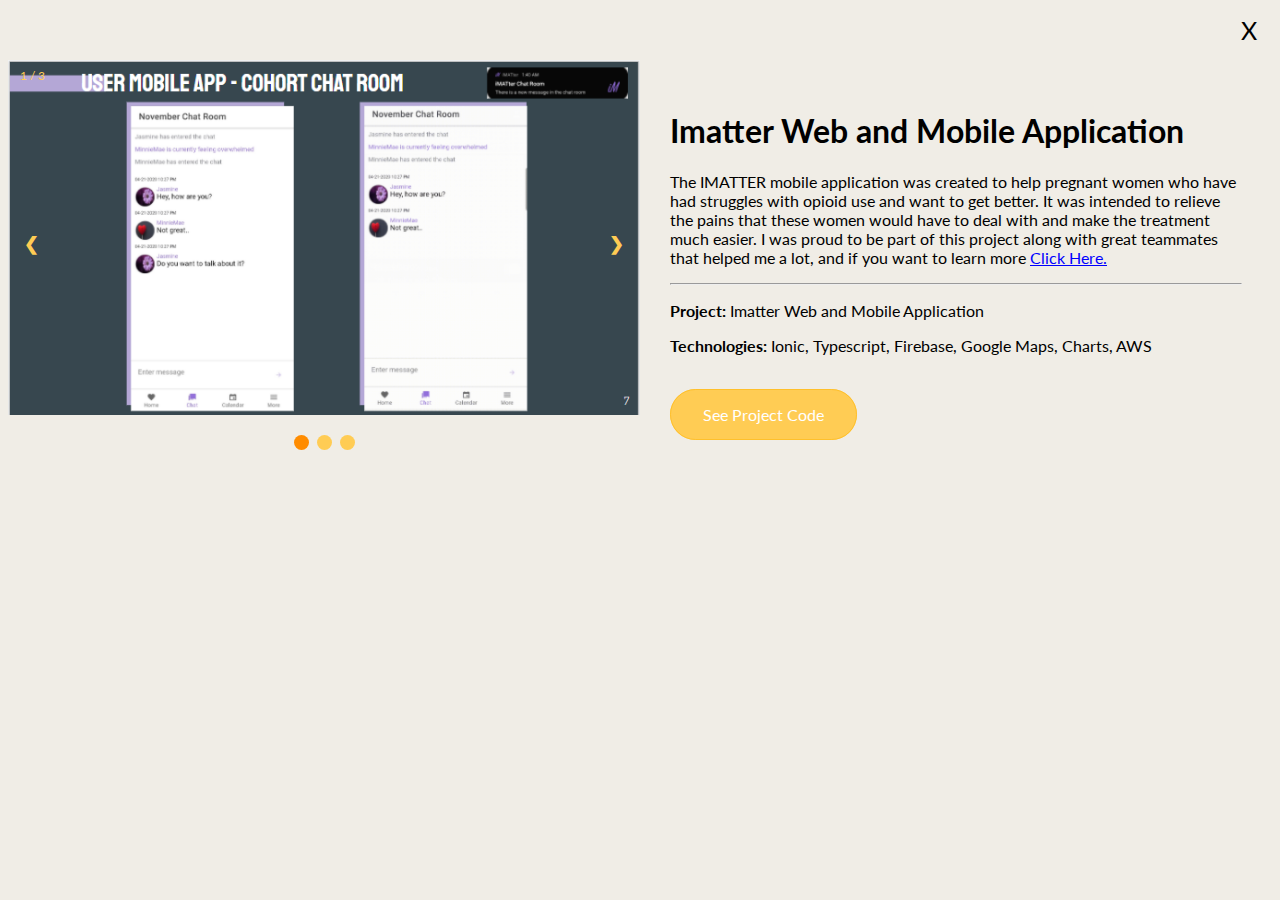
==== imatter.html @ ae3b8911 "first commit" ====
<!DOCTYPE html>
<html lang="en">
  <head>
    <meta charset="UTF-8" />
    <meta name="viewport" content="width=device-width, initial-scale=1.0" />
    <link rel="stylesheet" href="./css/project.css" />
    <link
      href="https://fonts.googleapis.com/css2?family=Lato&display=swap"
      rel="stylesheet"
    />
    <title>Imatter Web and Mobile Application</title>
  </head>

  <body>
    <div class="close"><a href="index.html#projects">X</a></div>

    <div id="about" class="blog-project">
      <div class="two-column-wrapper">
        <div>
          <div class="slideshow-container">
            <div class="mySlides fade">
              <div class="numbertext">1 / 3</div>
              <img src="./images/mobile_snip1.PNG" style="width: 100%" />
            </div>

            <div class="mySlides fade">
              <div class="numbertext">2 / 3</div>
              <img src="./images/mobile_snip2.PNG" style="width: 100%" />
            </div>

            <div class="mySlides fade">
              <div class="numbertext">3 / 3</div>
              <img src="./images/mobile_snip3.PNG" style="width: 100%" />
            </div>

            <a class="prev" onclick="plusSlides(-1)">&#10094;</a>
            <a class="next" onclick="plusSlides(1)">&#10095;</a>
          </div>
          <br />

          <div style="text-align: center">
            <span class="dot" onclick="currentSlide(1)"></span>
            <span class="dot" onclick="currentSlide(2)"></span>
            <span class="dot" onclick="currentSlide(3)"></span>
          </div>
        </div>

        <div class="profile-content-wrapper">
          <h1>Imatter Web and Mobile Application</h1>
          <p>
            The IMATTER mobile application was created to help pregnant women
            who have had struggles with opioid use and want to get better. It
            was intended to relieve the pains that these women would have to
            deal with and make the treatment much easier. I was proud to be part
            of this project along with great teammates that helped me a lot, and
            if you want to learn more
            <a
              style="color: blue"
              href="https://www.ceias.nau.edu/capstone/projects/CS/2020/Reboot-S20/"
              >Click Here.</a
            >
          </p>
          <hr />
          <div class="small-details">
            <p><strong>Project:</strong> Imatter Web and Mobile Application</p>

            <p>
              <strong>Technologies:</strong> Ionic, Typescript, Firebase, Google
              Maps, Charts, AWS
            </p>
          </div>
          <div class="link">
            <a
              href="https://github.com/NAU-ReBoot/iMATterMobile"
              class="button-style"
              >See Project Code</a
            >
          </div>
        </div>
      </div>
    </div>
    <script>
      var slideIndex = 1;
      showSlides(slideIndex);

      function plusSlides(n) {
        showSlides((slideIndex += n));
      }

      function currentSlide(n) {
        showSlides((slideIndex = n));
      }

      function showSlides(n) {
        var i;
        var slides = document.getElementsByClassName("mySlides");
        var dots = document.getElementsByClassName("dot");
        if (n > slides.length) {
          slideIndex = 1;
        }
        if (n < 1) {
          slideIndex = slides.length;
        }
        for (i = 0; i < slides.length; i++) {
          slides[i].style.display = "none";
        }
        for (i = 0; i < dots.length; i++) {
          dots[i].className = dots[i].className.replace(" active", "");
        }
        slides[slideIndex - 1].style.display = "block";
        dots[slideIndex - 1].className += " active";
      }
    </script>
  </body>
</html>
---- css/project.css ----
body {
  font-family: "Lato", sans-serif;
  background-color: #f0ede6;
}
.close {
  font-size: 25px;
  display: flex;
  justify-content: flex-end;
  margin: 15px;
}

.close a {
    text-decoration: none;
    color: black;
}

.two-column-wrapper {
  display: grid;
  grid-template-columns: 1fr 1fr;
}

.profile-image-wrapper img {
  width: 60%;
}

.profile-content-wrapper {
  padding: 30px;
}

.button-style {
  background-color: #ffcc54;
  color: white;
  border: 1px solid #ffc02b;
  border-radius: 30px;
  padding: 15px 32px;
  text-align: center;
  text-decoration: none;
  font-size: 16px;
}

.link {
  margin-top: 50px;
}

.mySlides {
  display: none;
}

img {
  vertical-align: middle;
}

/* Slideshow container */
.slideshow-container {
  max-width: 1000px;
  position: relative;
  margin: auto;
}

/* Next & previous buttons */
.prev,
.next {
  cursor: pointer;
  position: absolute;
  top: 50%;
  width: auto;
  padding: 16px;
  margin-top: -22px;
  color: #ffcc54;
  font-weight: bold;
  font-size: 18px;
  transition: 0.6s ease;
  border-radius: 0 3px 3px 0;
  user-select: none;
}

/* Position the "next button" to the right */
.next {
  right: 0;
  border-radius: 3px 0 0 3px;
}

/* On hover, add a black background color with a little bit see-through */
.prev:hover,
.next:hover {
  background-color: rgba(0, 0, 0, 0.8);
}

/* Caption text */
.text {
  color: #ffcc54;
  font-size: 15px;
  padding: 8px 12px;
  position: absolute;
  bottom: 8px;
  width: 100%;
  text-align: center;
}

/* Number text (1/3 etc) */
.numbertext {
  color: #ffcc54;
  font-size: 12px;
  padding: 8px 12px;
  position: absolute;
  top: 0;
}

/* The dots/bullets/indicators */
.dot {
  cursor: pointer;
  height: 15px;
  width: 15px;
  margin: 0 2px;
  background-color: #ffcc54;
  border-radius: 50%;
  display: inline-block;
  transition: background-color 0.6s ease;
}

.active,
.dot:hover {
  background-color: darkorange;
}

/* Fading animation */
.fade {
  -webkit-animation-name: fade;
  -webkit-animation-duration: 1.5s;
  animation-name: fade;
  animation-duration: 1.5s;
}

@-webkit-keyframes fade {
  from {
    opacity: 0.4;
  }
  to {
    opacity: 1;
  }
}

@keyframes fade {
  from {
    opacity: 0.4;
  }
  to {
    opacity: 1;
  }
}

/* On smaller screens, decrease text size */
@media only screen and (max-width: 300px) {
  .prev,
  .next,
  .text {
    font-size: 11px;
  }
}
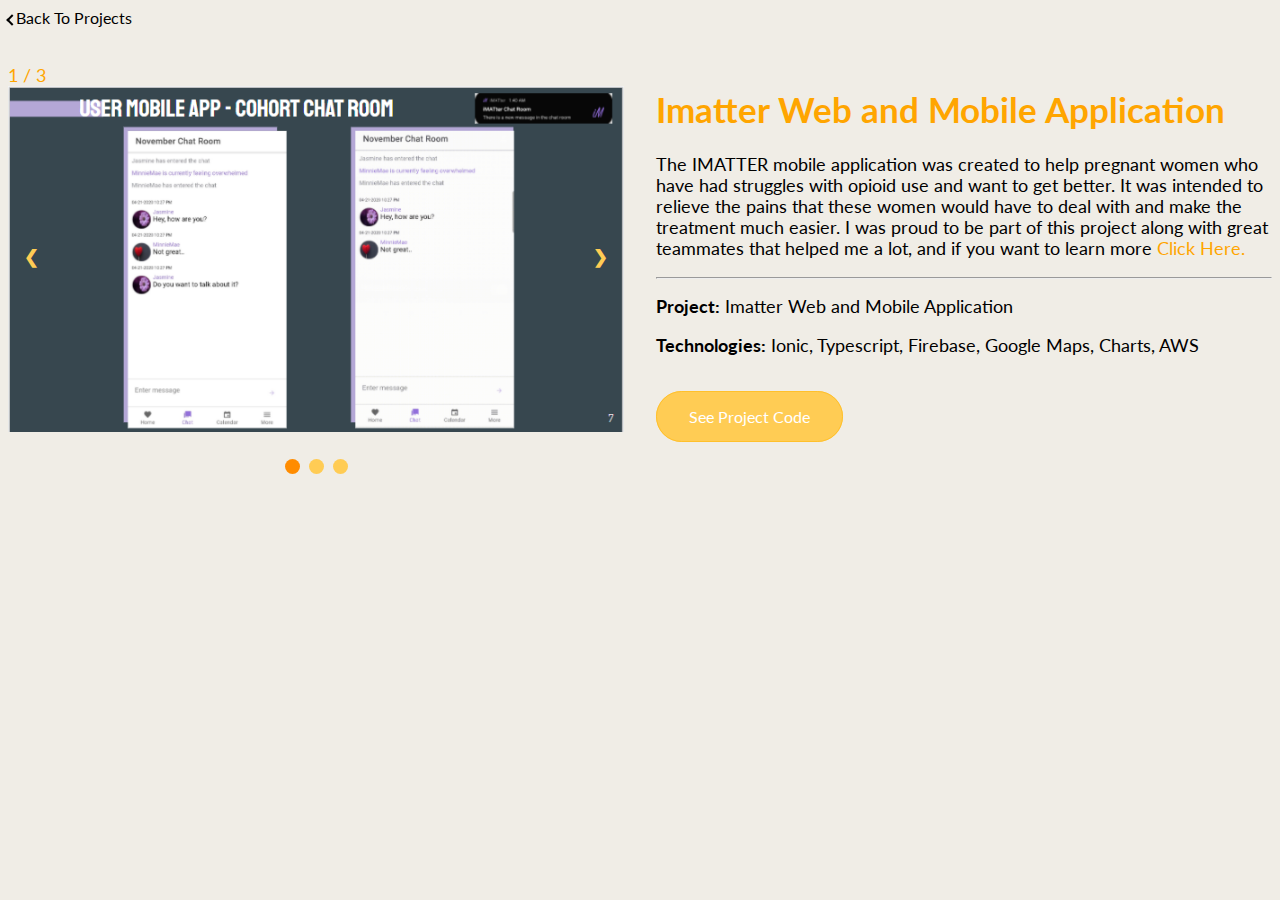
==== commit 016bba31: "updated portfolio" ====
--- a/imatter.html
+++ b/imatter.html
@@ -8,29 +8,32 @@
       href="https://fonts.googleapis.com/css2?family=Lato&display=swap"
       rel="stylesheet"
     />
+    <link rel="shortcut icon" type="image/jpg" href="./images/favicon-16x16.png" />
     <title>Imatter Web and Mobile Application</title>
   </head>
 
   <body>
-    <div class="close"><a href="index.html#projects">X</a></div>
+    <a href="index.html#projects" id="back">
+      <i class="arrow-custom left-arrow"></i>Back To Projects
+    </a>
 
-    <div id="about" class="blog-project">
-      <div class="two-column-wrapper">
+    <div class="project">
+      <div class="project-showcase">
         <div>
           <div class="slideshow-container">
             <div class="mySlides fade">
               <div class="numbertext">1 / 3</div>
-              <img src="./images/mobile_snip1.PNG" style="width: 100%" />
+              <img src="./images/mobile_snip1.PNG" />
             </div>
 
             <div class="mySlides fade">
               <div class="numbertext">2 / 3</div>
-              <img src="./images/mobile_snip2.PNG" style="width: 100%" />
+              <img src="./images/mobile_snip2.PNG" />
             </div>
 
             <div class="mySlides fade">
               <div class="numbertext">3 / 3</div>
-              <img src="./images/mobile_snip3.PNG" style="width: 100%" />
+              <img src="./images/mobile_snip3.PNG" />
             </div>
 
             <a class="prev" onclick="plusSlides(-1)">&#10094;</a>
@@ -45,7 +48,7 @@
           </div>
         </div>
 
-        <div class="profile-content-wrapper">
+        <div class="project-description">
           <h1>Imatter Web and Mobile Application</h1>
           <p>
             The IMATTER mobile application was created to help pregnant women
@@ -55,7 +58,7 @@
             of this project along with great teammates that helped me a lot, and
             if you want to learn more
             <a
-              style="color: blue"
+              id="site-link"
               href="https://www.ceias.nau.edu/capstone/projects/CS/2020/Reboot-S20/"
               >Click Here.</a
             >
@@ -70,11 +73,10 @@
             </p>
           </div>
           <div class="link">
-            <a
-              href="https://github.com/NAU-ReBoot/iMATterMobile"
-              class="button-style"
-              >See Project Code</a
-            >
+            <a href="https://github.com/NAU-ReBoot/iMATterMobile"
+              class="button-style">
+              See Project Code
+            </a>
           </div>
         </div>
       </div>
--- a/css/project.css
+++ b/css/project.css
@@ -1,63 +1,74 @@
+/* general */
+:root {
+  --primary-color: #f0ede6;
+  --arrow-color: #000000;
+  --arrow-text: #363636;
+  --text-color: #ffa500;
+  --button-bg-color: #ffcc54;
+  --button-border-color: #ffc02b;
+  --dot-hover-color: #ff8c00;
+}
 body {
   font-family: "Lato", sans-serif;
-  background-color: #f0ede6;
+  background-color: var(--primary-color);
 }
-.close {
-  font-size: 25px;
-  display: flex;
-  justify-content: flex-end;
-  margin: 15px;
+.arrow-custom {
+    border: solid var(--arrow-color);
+    border-width: 0 2px 2px 0;
+    display: inline-block;
+    padding: 3px;
+}
+.left-arrow {
+    transform: rotate(135deg);
+    -webkit-transform: rotate(135deg);
+}
+#back {
+    color: var(--primary-text);
+    text-decoration: none;
 }
 
-.close a {
-    text-decoration: none;
-    color: black;
+/* project content */
+.project {
+  margin-top: 3%;
+}
+.project-showcase {
+  display: grid;
+  grid-template-columns: 1fr 1fr;
+  gap: 1rem 2rem;
+  font-size: 1.1rem;
+}
+.project-description h1 {
+  color: var(--text-color);
+}
+#site-link {
+  text-decoration: none;
+  color: var(--text-color);
 }
 
-.two-column-wrapper {
-  display: grid;
-  grid-template-columns: 1fr 1fr;
-}
-
-.profile-image-wrapper img {
-  width: 60%;
-}
-
-.profile-content-wrapper {
-  padding: 30px;
-}
-
+/* button */
 .button-style {
-  background-color: #ffcc54;
+  background-color: var(--button-bg-color);
   color: white;
-  border: 1px solid #ffc02b;
+  border: 1px solid var(--button-border-color);
   border-radius: 30px;
   padding: 15px 32px;
   text-align: center;
   text-decoration: none;
   font-size: 16px;
 }
-
 .link {
   margin-top: 50px;
 }
 
-.mySlides {
-  display: none;
+/* slides */
+.mySlides img {
+   width: 100%;
 }
-
-img {
-  vertical-align: middle;
-}
-
-/* Slideshow container */
 .slideshow-container {
   max-width: 1000px;
   position: relative;
   margin: auto;
 }
-
-/* Next & previous buttons */
 .prev,
 .next {
   cursor: pointer;
@@ -66,71 +77,47 @@
   width: auto;
   padding: 16px;
   margin-top: -22px;
-  color: #ffcc54;
+  color: var(--button-bg-color);
   font-weight: bold;
   font-size: 18px;
   transition: 0.6s ease;
   border-radius: 0 3px 3px 0;
   user-select: none;
 }
-
-/* Position the "next button" to the right */
 .next {
   right: 0;
   border-radius: 3px 0 0 3px;
 }
-
-/* On hover, add a black background color with a little bit see-through */
 .prev:hover,
 .next:hover {
   background-color: rgba(0, 0, 0, 0.8);
 }
-
-/* Caption text */
-.text {
-  color: #ffcc54;
-  font-size: 15px;
-  padding: 8px 12px;
-  position: absolute;
-  bottom: 8px;
-  width: 100%;
-  text-align: center;
+.numbertext {
+  color: var(--text-color);
+  font-size: 1.1rem;
 }
-
-/* Number text (1/3 etc) */
-.numbertext {
-  color: #ffcc54;
-  font-size: 12px;
-  padding: 8px 12px;
-  position: absolute;
-  top: 0;
-}
-
-/* The dots/bullets/indicators */
 .dot {
   cursor: pointer;
   height: 15px;
   width: 15px;
   margin: 0 2px;
-  background-color: #ffcc54;
+  background-color: var(--button-bg-color);
   border-radius: 50%;
   display: inline-block;
   transition: background-color 0.6s ease;
 }
-
 .active,
 .dot:hover {
-  background-color: darkorange;
+  background-color: var(--dot-hover-color);
 }
 
-/* Fading animation */
+/* fade effect */
 .fade {
   -webkit-animation-name: fade;
   -webkit-animation-duration: 1.5s;
   animation-name: fade;
   animation-duration: 1.5s;
 }
-
 @-webkit-keyframes fade {
   from {
     opacity: 0.4;
@@ -139,7 +126,6 @@
     opacity: 1;
   }
 }
-
 @keyframes fade {
   from {
     opacity: 0.4;
@@ -149,11 +135,30 @@
   }
 }
 
-/* On smaller screens, decrease text size */
-@media only screen and (max-width: 300px) {
+/* media query */
+@media (max-width: 767px) {
+  .project-showcase {
+    grid-template-columns: 1fr;
+    gap: 0.5rem 1rem;
+    font-size: 1.1rem;
+  }
+  .dot {
+    cursor: pointer;
+    height: 10px;
+    width: 10px;
+    margin: 0 1px;
+    background-color: var(--button-bg-color);
+    border-radius: 50%;
+    display: inline-block;
+    transition: background-color 0.6s ease
+  }
+  .active,
+  .dot:hover {
+    background-color: var(--dot-hover-color);
+  }
   .prev,
   .next,
   .text {
     font-size: 11px;
   }
-}
+}